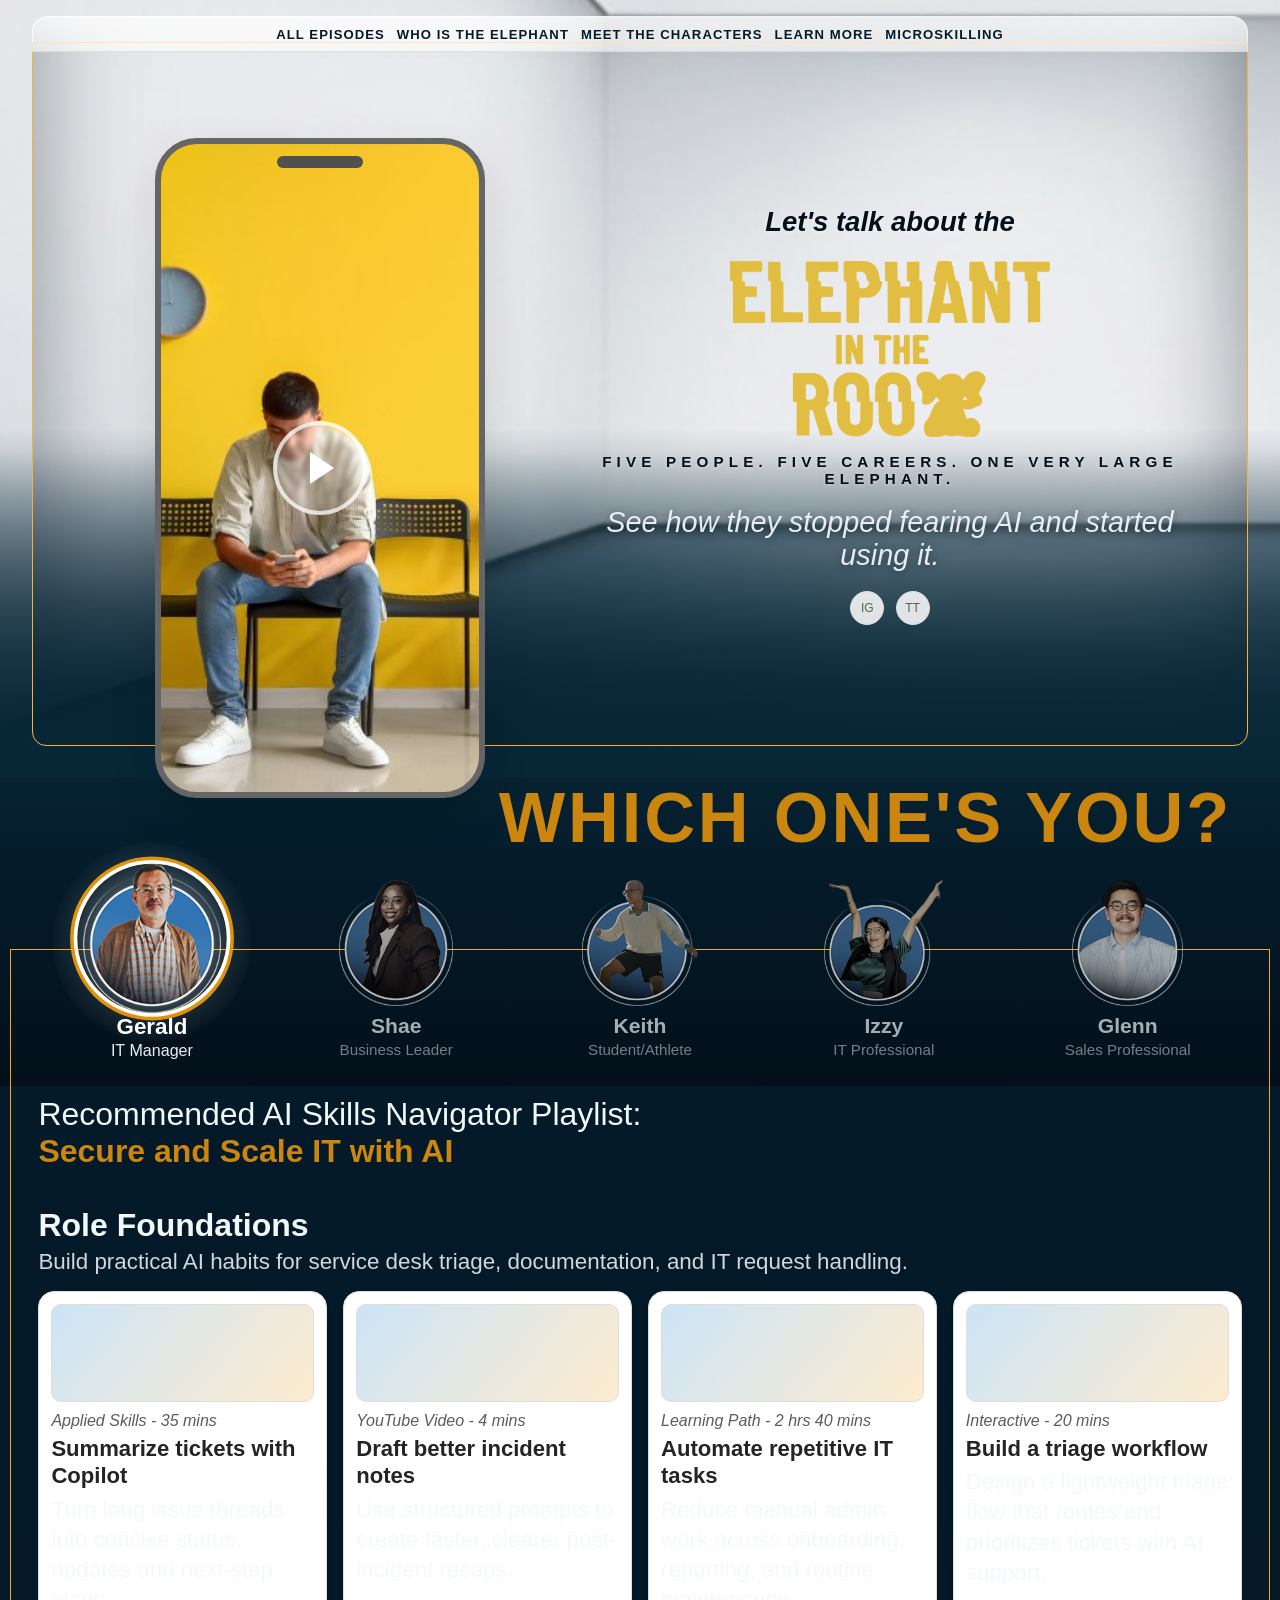
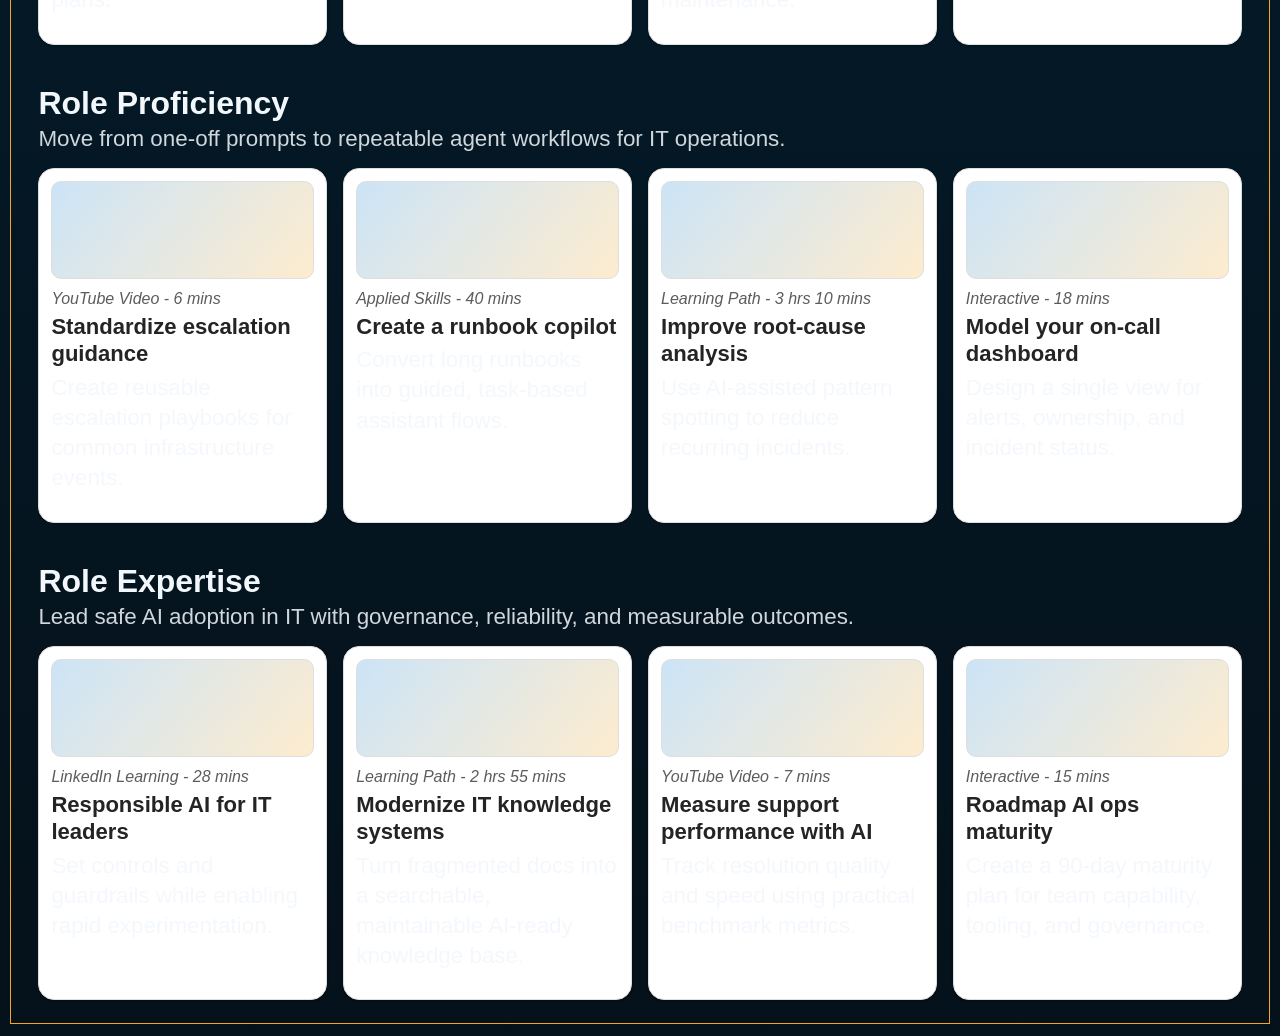
==== index.html @ ad837964 "Serve site from repo root for GitHub Pages Copied built files from VS/EITR_LandingPage_VS/ to root s" ====
<!DOCTYPE html>
<html lang="en">
<head>
	<meta charset="UTF-8" />
	<link rel="icon" type="image/x-icon" href="favicon.ico" />
	<meta name="viewport" content="width=device-width, initial-scale=1.0" />
	<title>Let's Talk About the Elephant</title>
	<script>
		(() => {
			const param = new URLSearchParams(window.location.search).get("scoutTheme");
			const theme =
				param || (window.matchMedia("(prefers-color-scheme: dark)").matches ? "dark" : "light");
			document.documentElement.setAttribute("data-theme", theme);
		})();
	</script>
	<link rel="stylesheet" href="styles.css" />
</head>
<body>
	<main class="page-shell">
		<header class="top-nav hero-nav">
			<div class="menu-left">
				<button class="nav-hamburger" aria-label="Open menu" aria-expanded="false" aria-controls="main-nav" onclick="var n=document.getElementById('main-nav');var open=n.classList.toggle('open');this.setAttribute('aria-expanded',open);">
					<span></span><span></span><span></span>
				</button>
			</div>
			<nav class="nav-links" id="main-nav" aria-label="Main navigation">
				<a href="all-episodes.html">All Episodes</a>
				<a href="who-is-the-elephant.html">Who Is the Elephant</a>
				<a href="meet-the-characters.html">Meet the Characters</a>
				<a href="learn-more.html">Learn More</a>
				<a href="microskilling.html">Microskilling</a>
			</nav>
			<div class="menu-right"></div>
		</header>

		<section class="hero">
			<div class="hero-browser-layer" aria-hidden="true"></div>
			<div class="hero-pane-strip" aria-hidden="true"></div>
			<div class="phone-stage">
				<div class="phone" aria-label="Video preview in phone frame">
					<div class="notch"></div>
					<div class="person-placeholder">Video hero placeholder</div>
					<div class="play-btn" role="button" aria-label="Play video"></div>
				</div>
			</div>

			<div class="hero-copy">
				<p class="kicker">Let's talk about the</p>
				<h1 class="display"><a href="index.html"><img class="display-logo" src="Images/eitr-logo.png" alt="Elephant In The Room – Home" /></a></h1>
				<p class="tagline">Five People. Five Careers. One Very Large Elephant.</p>
				<p class="subline">See how they stopped fearing AI and started using it.</p>
				<div class="socials" aria-label="Social media links">
					<a class="social-dot" href="#" aria-label="Instagram">IG</a>
					<a class="social-dot" href="#" aria-label="TikTok">TT</a>
				</div>
			</div>
		</section>

		<div class="lower-frame">
			<section class="characters">
				<h2 class="section-title">Which One's You?</h2>
				<div class="character-row">
					<article class="character active" data-persona="gerald" role="button" tabindex="0" aria-pressed="true">
						<div class="avatar"><img class="avatar-photo" src="Images/persona-gerald.png" alt="Gerald profile photo" /></div>
						<p class="character-name">Gerald</p>
						<p class="character-role">IT Manager</p>
					</article>
					<article class="character" data-persona="shae" role="button" tabindex="0" aria-pressed="false">
						<div class="avatar"><img class="avatar-photo" src="Images/persona-shae.png" alt="Shae profile photo" /></div>
						<p class="character-name">Shae</p>
						<p class="character-role">Business Leader</p>
					</article>
					<article class="character" data-persona="keith" role="button" tabindex="0" aria-pressed="false">
						<div class="avatar"><img class="avatar-photo" src="Images/persona-keith.png" alt="Keith profile photo" /></div>
						<p class="character-name">Keith</p>
						<p class="character-role">Student/Athlete</p>
					</article>
					<article class="character" data-persona="izzy" role="button" tabindex="0" aria-pressed="false">
						<div class="avatar"><img class="avatar-photo" src="Images/persona-izzy.png" alt="Izzy profile photo" /></div>
						<p class="character-name">Izzy</p>
						<p class="character-role">IT Professional</p>
					</article>
					<article class="character" data-persona="glenn" role="button" tabindex="0" aria-pressed="false">
						<div class="avatar"><img class="avatar-photo" src="Images/persona-glenn.png" alt="Glenn profile photo" /></div>
						<p class="character-name">Glenn</p>
						<p class="character-role">Sales Professional</p>
					</article>
				</div>
			</section>

			<section class="content">
				<p class="recommend">Recommended AI Skills Navigator Playlist:<br /><strong>Sell Smarter with AI</strong></p>
				<div id="paths-root"></div>
			</section>
		</div>
	</main>
	<script>
		(() => {
			const personas = {
				gerald: {
					playlist: "Secure and Scale IT with AI",
					paths: [
						{
							title: "Role Foundations",
							description: "Build practical AI habits for service desk triage, documentation, and IT request handling.",
							cards: [
								{ meta: "Applied Skills - 35 mins", title: "Summarize tickets with Copilot", description: "Turn long issue threads into concise status updates and next-step plans." },
								{ meta: "YouTube Video - 4 mins", title: "Draft better incident notes", description: "Use structured prompts to create faster, clearer post-incident recaps." },
								{ meta: "Learning Path - 2 hrs 40 mins", title: "Automate repetitive IT tasks", description: "Reduce manual admin work across onboarding, reporting, and routine maintenance." },
								{ meta: "Interactive - 20 mins", title: "Build a triage workflow", description: "Design a lightweight triage flow that routes and prioritizes tickets with AI support." }
							]
						},
						{
							title: "Role Proficiency",
							description: "Move from one-off prompts to repeatable agent workflows for IT operations.",
							cards: [
								{ meta: "YouTube Video - 6 mins", title: "Standardize escalation guidance", description: "Create reusable escalation playbooks for common infrastructure events." },
								{ meta: "Applied Skills - 40 mins", title: "Create a runbook copilot", description: "Convert long runbooks into guided, task-based assistant flows." },
								{ meta: "Learning Path - 3 hrs 10 mins", title: "Improve root-cause analysis", description: "Use AI-assisted pattern spotting to reduce recurring incidents." },
								{ meta: "Interactive - 18 mins", title: "Model your on-call dashboard", description: "Design a single view for alerts, ownership, and incident status." }
							]
						},
						{
							title: "Role Expertise",
							description: "Lead safe AI adoption in IT with governance, reliability, and measurable outcomes.",
							cards: [
								{ meta: "LinkedIn Learning - 28 mins", title: "Responsible AI for IT leaders", description: "Set controls and guardrails while enabling rapid experimentation." },
								{ meta: "Learning Path - 2 hrs 55 mins", title: "Modernize IT knowledge systems", description: "Turn fragmented docs into a searchable, maintainable AI-ready knowledge base." },
								{ meta: "YouTube Video - 7 mins", title: "Measure support performance with AI", description: "Track resolution quality and speed using practical benchmark metrics." },
								{ meta: "Interactive - 15 mins", title: "Roadmap AI ops maturity", description: "Create a 90-day maturity plan for team capability, tooling, and governance." }
							]
						}
					]
				},
				shae: {
					playlist: "Lead Teams with Confident AI Decisions",
					paths: [
						{
							title: "Role Foundations",
							description: "Use AI to improve strategic planning, communication, and decision quality.",
							cards: [
								{ meta: "Learning Path - 2 hrs 20 mins", title: "Frame stronger business questions", description: "Translate ambiguous goals into clear, testable prompts and decisions." },
								{ meta: "YouTube Video - 3 mins", title: "Summarize executive updates", description: "Generate concise weekly briefs tailored for stakeholders." },
								{ meta: "Applied Skills - 25 mins", title: "Draft strategic narratives", description: "Build persuasive, data-informed narratives for change initiatives." },
								{ meta: "Interactive - 14 mins", title: "Map team priorities", description: "Use AI to balance impact, effort, and urgency in your planning cycle." }
							]
						},
						{
							title: "Role Proficiency",
							description: "Operationalize AI into recurring leadership rhythms and team execution.",
							cards: [
								{ meta: "YouTube Video - 5 mins", title: "Coach with AI-prepared 1:1s", description: "Generate focused coaching agendas from project and performance signals." },
								{ meta: "Learning Path - 3 hrs 05 mins", title: "Drive cross-functional alignment", description: "Use shared AI workspaces to align teams on goals and dependencies." },
								{ meta: "Applied Skills - 45 mins", title: "Prioritize roadmap tradeoffs", description: "Test decision scenarios quickly before committing resources." },
								{ meta: "Interactive - 16 mins", title: "Build an operating cadence", description: "Create repeatable review loops for forecasting, blockers, and risk decisions." }
							]
						},
						{
							title: "Role Expertise",
							description: "Shape responsible AI culture with transparency, accountability, and adoption metrics.",
							cards: [
								{ meta: "LinkedIn Learning - 31 mins", title: "Executive AI communication", description: "Communicate AI strategy clearly to boards, leaders, and operational teams." },
								{ meta: "Learning Path - 2 hrs 48 mins", title: "Govern AI decision quality", description: "Define checks for evidence, bias, and consistency in high-impact decisions." },
								{ meta: "YouTube Video - 6 mins", title: "Adoption scorecard design", description: "Track utilization, quality, and business impact across departments." },
								{ meta: "Interactive - 12 mins", title: "Plan leadership enablement", description: "Create an adoption plan for managers at different AI maturity levels." }
							]
						}
					]
				},
				keith: {
					playlist: "Study Faster and Perform Better with AI",
					paths: [
						{
							title: "Role Foundations",
							description: "Learn practical AI workflows for class prep, time management, and communication.",
							cards: [
								{ meta: "YouTube Video - 3 mins", title: "Break readings into study notes", description: "Convert long readings into concise summaries and flashcard prompts." },
								{ meta: "Applied Skills - 22 mins", title: "Build a weekly planner", description: "Use AI to map coursework, training blocks, and deadlines in one schedule." },
								{ meta: "Learning Path - 1 hr 55 mins", title: "Write clearer assignments", description: "Improve structure, argument flow, and revision quality with AI feedback." },
								{ meta: "Interactive - 10 mins", title: "Set game-day routines", description: "Create consistent pre- and post-performance reflection templates." }
							]
						},
						{
							title: "Role Proficiency",
							description: "Use AI to train smarter, reflect faster, and improve execution under pressure.",
							cards: [
								{ meta: "YouTube Video - 4 mins", title: "Analyze practice sessions", description: "Turn notes and stats into actionable practice focus points." },
								{ meta: "Learning Path - 2 hrs 30 mins", title: "Presentation and communication skills", description: "Use AI rehearsal tools to improve delivery for class and team contexts." },
								{ meta: "Applied Skills - 28 mins", title: "Build feedback loops", description: "Capture coach and instructor feedback in a structured improvement system." },
								{ meta: "Interactive - 15 mins", title: "Plan recovery windows", description: "Balance workload, rest, and deadlines with adaptive planning prompts." }
							]
						},
						{
							title: "Role Expertise",
							description: "Develop long-term AI literacy for career growth and ethical tool use.",
							cards: [
								{ meta: "LinkedIn Learning - 24 mins", title: "Responsible AI habits for students", description: "Use AI ethically while maintaining originality and academic integrity." },
								{ meta: "YouTube Video - 5 mins", title: "Build your professional profile", description: "Create stronger resumes and bios with evidence-based career storytelling." },
								{ meta: "Learning Path - 2 hrs 15 mins", title: "Career readiness with AI", description: "Practice interview prep, role research, and networking communication." },
								{ meta: "Interactive - 12 mins", title: "Map next-semester goals", description: "Set measurable growth goals for academics, athletics, and career prep." }
							]
						}
					]
				},
				izzy: {
					playlist: "Engineer Better Systems with AI",
					paths: [
						{
							title: "Role Foundations",
							description: "Apply AI to debugging, documentation, and code quality improvements.",
							cards: [
								{ meta: "Applied Skills - 34 mins", title: "Write cleaner technical docs", description: "Generate maintainable docs from code context and architecture notes." },
								{ meta: "YouTube Video - 4 mins", title: "Prompt for safer refactors", description: "Use AI to propose small, testable code changes with rollback confidence." },
								{ meta: "Learning Path - 2 hrs 42 mins", title: "Accelerate code reviews", description: "Build a rubric for faster review cycles and higher signal feedback." },
								{ meta: "Interactive - 17 mins", title: "Create a debug playbook", description: "Standardize diagnosis patterns for recurring defects and incidents." }
							]
						},
						{
							title: "Role Proficiency",
							description: "Move to advanced AI-assisted engineering workflows and automation patterns.",
							cards: [
								{ meta: "YouTube Video - 6 mins", title: "Test generation with guardrails", description: "Generate edge-case-focused tests while preserving meaningful assertions." },
								{ meta: "Applied Skills - 38 mins", title: "Automate integration checks", description: "Use AI to create repeatable pre-merge validation routines." },
								{ meta: "Learning Path - 3 hrs 20 mins", title: "Design resilient architecture", description: "Explore tradeoffs and failure modes with AI-assisted design prompts." },
								{ meta: "Interactive - 16 mins", title: "Plan technical debt sprints", description: "Prioritize debt reduction by impact, risk, and implementation effort." }
							]
						},
						{
							title: "Role Expertise",
							description: "Build AI engineering leadership with governance and scalable standards.",
							cards: [
								{ meta: "LinkedIn Learning - 29 mins", title: "Engineering governance with AI", description: "Set standards for quality, privacy, and reliability in AI-assisted code." },
								{ meta: "Learning Path - 2 hrs 58 mins", title: "Lead AI-ready platform teams", description: "Scale reusable patterns across teams with clear ownership models." },
								{ meta: "YouTube Video - 7 mins", title: "Measure development velocity", description: "Track where AI creates real delivery gains versus noise." },
								{ meta: "Interactive - 13 mins", title: "Set a code quality charter", description: "Define non-negotiable quality gates for AI-assisted development." }
							]
						}
					]
				},
				glenn: {
					playlist: "Sell Smarter with AI",
					paths: [
						{
							title: "Role Foundations",
							description: "Learn how to use generative AI to optimize sales prospecting, customer communication, and presentation.",
							cards: [
								{ meta: "Applied Skills - 30 mins", title: "Streamline workflow with AI chat", description: "Microsoft Applied Skills learning path for practical communication support." },
								{ meta: "YouTube Video - 2 mins", title: "Update messaging for new audiences", description: "Tailor one message to different sales personas with Copilot." },
								{ meta: "YouTube Video - 2 mins", title: "Enhance your sales dashboard", description: "Build a sales trend chart with Copilot and focus on key actions." },
								{ meta: "Learning Path - 3 hrs", title: "Work smarter with AI", description: "A guided, practical path to use AI tools in daily sales routines." }
							]
						},
						{
							title: "Role Proficiency",
							description: "Learn how to apply agentic workflows to build and execute your sales strategy.",
							cards: [
								{ meta: "YouTube Video - 5 mins", title: "Turn raw data into insights", description: "Move from spreadsheet clutter to actionable weekly planning." },
								{ meta: "YouTube Video - 2 mins", title: "Design a customer sequence", description: "Create a reusable re-engagement sequence powered by Copilot." },
								{ meta: "Learning Path - 3 hrs 52 mins", title: "Transform daily business process", description: "Implement agent workflows that reduce repetitive manual steps." },
								{ meta: "Interactive - 15 mins", title: "Build your sales command center", description: "Connect tasks, notes, and follow-ups into one operating dashboard." }
							]
						},
						{
							title: "Role Expertise",
							description: "Build fluency in AI principles that help facilitate organizational change.",
							cards: [
								{ meta: "LinkedIn Learning - 26 mins", title: "Adaptability mindset in the age of AI", description: "Lead from uncertainty to action with resilient communication habits." },
								{ meta: "LinkedIn Learning - 39 mins", title: "Leading responsible AI in organizations", description: "Practical decision patterns for balancing speed, risk, and trust." },
								{ meta: "LinkedIn Learning - 23 mins", title: "Responsible AI for managers", description: "Build team rituals for thoughtful AI usage and measurable outcomes." },
								{ meta: "LinkedIn Learning - 18 mins", title: "Integrating AI into business strategy", description: "Translate AI capability into strategic value and competitive advantage." }
							]
						}
					]
				}
			};

			const personaCards = Array.from(document.querySelectorAll(".character[data-persona]"));
			const playlistStrong = document.querySelector(".recommend strong");
			const pathsRoot = document.getElementById("paths-root");

			if (!personaCards.length || !playlistStrong || !pathsRoot) {
				return;
			}

			function renderCards(cards, container) {
				cards.forEach((item) => {
					const card = document.createElement("article");
					card.className = "card";

					const thumb = document.createElement("div");
					thumb.className = "thumb";
					card.appendChild(thumb);

					const meta = document.createElement("em");
					meta.textContent = item.meta;
					card.appendChild(meta);

					const title = document.createElement("h4");
					title.className = "card-title";
					title.textContent = item.title;
					card.appendChild(title);

					const desc = document.createElement("p");
					desc.className = "card-desc";
					desc.textContent = item.description;
					card.appendChild(desc);

					container.appendChild(card);
				});
			}

			function renderPaths(paths) {
				pathsRoot.textContent = "";
				paths.forEach((pathItem) => {
					const section = document.createElement("section");
					section.className = "path";

					const heading = document.createElement("h3");
					heading.textContent = pathItem.title;
					section.appendChild(heading);

					const desc = document.createElement("p");
					desc.textContent = pathItem.description;
					section.appendChild(desc);

					const grid = document.createElement("div");
					grid.className = "card-grid";
					renderCards(pathItem.cards, grid);
					section.appendChild(grid);

					pathsRoot.appendChild(section);
				});
			}

			function setActivePersona(personaId) {
				const data = personas[personaId];
				if (!data) {
					return;
				}

				personaCards.forEach((card) => {
					const isActive = card.dataset.persona === personaId;
					card.classList.toggle("active", isActive);
					card.classList.toggle("is-active", isActive);
					card.setAttribute("aria-pressed", isActive ? "true" : "false");
				});

				playlistStrong.textContent = data.playlist;
				renderPaths(data.paths);
			}

			personaCards.forEach((card) => {
				card.addEventListener("click", () => {
					setActivePersona(card.dataset.persona);
				});

				card.addEventListener("keydown", (event) => {
					if (event.key === "Enter" || event.key === " ") {
						event.preventDefault();
						setActivePersona(card.dataset.persona);
					}
				});
			});

			setActivePersona("gerald");
		})();
	</script>
</body>
</html>
---- styles.css ----
:root {
  color-scheme: light;
  --hero-bg-focus-x: 50%;
  --hero-bg-focus-y: 35%;
  --cp-bg: #f7f4ef;
  --cp-bg-elevated: #fcfbf8;
  --cp-surface: #ffffff;
  --cp-surface-soft: #f5f5f5;
  --cp-border: #dedede;
  --cp-border-strong: #919191;
  --cp-text: #242424;
  --cp-text-muted: #5c5c5c;
  --cp-text-soft: #6f6f6f;
  --cp-accent: #b11f4b;
  --cp-accent-hover: #9a1a41;
  --cp-accent-soft: rgba(177, 31, 75, 0.08);
  --cp-accent-fg: #ffffff;
  --cp-success: #16a34a;
  --cp-danger: #dc2626;
  --cp-warning: #f59e0b;
  --cp-link: #0078d4;
  --cp-shadow: 0 18px 48px rgba(0, 0, 0, 0.12);
  --cp-overlay: rgba(255, 255, 255, 0.8);
  --cp-panel: rgba(255, 255, 255, 0.86);
  --cp-panel-strong: rgba(255, 255, 255, 0.96);
  --cp-sheen: rgba(255, 255, 255, 0.55);
  --cp-highlight: rgba(177, 31, 75, 0.12);
  --cp-ocean-deep: #03101a;
  --cp-ocean-mid: #041a28;
  --cp-ocean-soft: #072636;
  --cp-ocean-text: #f2f7fb;
}
html[data-theme="dark"] {
  color-scheme: dark;
  --cp-bg: #3d3b3a;
  --cp-bg-elevated: #343231;
  --cp-surface: #292929;
  --cp-surface-soft: #2e2e2e;
  --cp-border: #474747;
  --cp-border-strong: #5f5f5f;
  --cp-text: #dedede;
  --cp-text-muted: #919191;
  --cp-text-soft: #b0b0b0;
  --cp-accent: #fd8ea1;
  --cp-accent-hover: #fb7b91;
  --cp-accent-soft: rgba(253, 142, 161, 0.14);
  --cp-accent-fg: #1a1a1a;
  --cp-success: #4ade80;
  --cp-danger: #f87171;
  --cp-warning: #fbbf24;
  --cp-link: #4da6ff;
  --cp-shadow: 0 18px 48px rgba(0, 0, 0, 0.32);
  --cp-overlay: rgba(41, 41, 41, 0.88);
  --cp-panel: rgba(41, 41, 41, 0.72);
  --cp-panel-strong: rgba(41, 41, 41, 0.96);
  --cp-sheen: rgba(255, 255, 255, 0.04);
  --cp-highlight: rgba(253, 142, 161, 0.12);
  --cp-ocean-deep: #04111b;
  --cp-ocean-mid: #052031;
  --cp-ocean-soft: #093244;
  --cp-ocean-text: #f2f7fb;
}

* {
  box-sizing: border-box;
}

body {
  margin: 0;
  font-family: "Segoe UI", Aptos, Calibri, -apple-system, BlinkMacSystemFont, sans-serif;
  color: var(--cp-text);
  background: var(--cp-ocean-deep);
}

a {
  color: inherit;
  text-decoration: none;
}

.page-shell {
  width: 100%;
  max-width: 100%;
  margin: 0;
  background: linear-gradient(var(--cp-surface), var(--cp-bg-elevated));
  border: none;
  border-radius: 0;
  overflow: hidden;
  box-shadow: none;
  position: relative;
}

.top-nav {
  display: flex;
  justify-content: space-between;
  align-items: center;
  gap: 1rem;
  padding: 0.5rem 1.4rem;
  position: relative;
  z-index: 5;
  border-bottom: 0;
  background: var(--cp-ocean-deep);
}

.top-nav.hero-nav {
  position: absolute;
  left: 2rem;
  right: 2rem;
  top: 1rem;
  height: 36px;
  padding: 0 0.9rem;
  background: transparent;
}

.menu-left,
.menu-right,
.nav-links {
  display: flex;
  align-items: center;
  gap: 0.75rem;
}

/* Hidden on desktop, shown only at mobile breakpoint */
.nav-hamburger {
  display: none;
}

/* Home link — visible on desktop, hidden on mobile */
.home-link {
  display: inline-flex;
}

.menu-btn,
.arrow-btn {
  width: 28px;
  height: 28px;
  border-radius: 50%;
  border: 1px solid rgba(245, 158, 11, 0.5);
  background: rgba(245, 158, 11, 0.08);
  color: var(--cp-warning);
  cursor: pointer;
  font-weight: 700;
}

.nav-links {
  flex: 1;
  justify-content: center;
  flex-wrap: wrap;
  font-size: 0.82rem;
  letter-spacing: 0.08em;
  text-transform: uppercase;
  color: rgba(242, 247, 251, 0.75);
  font-weight: 600;
}

.nav-links a:hover {
  color: #fff;
}

/* Homepage: nav floats over light hero image — darken text */
.hero-nav .nav-links {
  color: var(--cp-ocean-mid);
  text-shadow: 0 1px 3px rgba(255,255,255,0.4);
}

.hero-nav .nav-links a:hover {
  color: var(--cp-ocean-deep);
}

.hero {
  display: grid;
  grid-template-columns: minmax(220px, 0.75fr) 0.75fr;
  min-height: 580px;
  padding-bottom: 2.4rem;
  position: relative;
  isolation: isolate;
  z-index: 3;
  overflow: visible;
  background:
    linear-gradient(
      180deg,
      transparent 0%,
      transparent 55%,
      color-mix(in srgb, var(--cp-ocean-soft) 60%, transparent) 78%,
      var(--cp-ocean-soft) 100%
    ),
    url("Images/EITRbkdNew.png");
  background-size: 186% auto;
  background-position: 33% 38%;
  background-repeat: no-repeat;
}

.hero-browser-layer {
  position: absolute;
  left: 2rem;
  right: 2rem;
  top: 1rem;
  bottom: 2rem;
  border-radius: 16px;
  border: 1px solid rgba(255, 255, 255, 0.24);
  box-shadow:
    inset 0 1px 0 rgba(255, 255, 255, 0.28),
    inset 0 -70px 100px rgba(4, 15, 26, 0.4);
  overflow: hidden;
  z-index: 0;
  pointer-events: none;
}

.hero-pane-strip {
  position: absolute;
  left: 2rem;
  right: 2rem;
  top: 1rem;
  height: 36px;
  border-radius: 16px 16px 0 0;
  background: linear-gradient(180deg, rgba(255, 255, 255, 0.82), rgba(255, 255, 255, 0.62));
  border-bottom: 1px solid rgba(36, 36, 36, 0.12);
  z-index: 6;
  pointer-events: none;
}

.hero::after {
  content: "";
  position: absolute;
  left: 2rem;
  right: 2rem;
  top: 2.6rem;
  bottom: 2rem;
  border: 1px solid color-mix(in srgb, var(--cp-warning) 80%, var(--cp-surface) 20%);
  border-radius: 0 0 14px 14px;
  pointer-events: none;
  z-index: 2;
}

.hero::before {
  content: "";
  position: absolute;
  left: 0;
  right: 0;
  bottom: 0;
  height: 42%;
  background: linear-gradient(
    180deg,
    color-mix(in srgb, var(--cp-ocean-soft) 0%, transparent) 0%,
    var(--cp-ocean-soft) 100%
  );
  pointer-events: none;
  z-index: 1;
}

.phone-stage {
  display: grid;
  place-items: start center;
  padding: 2.5rem 1rem;
  background: transparent;
  z-index: 4;
}

.phone {
  width: min(330px, 85%);
  aspect-ratio: 9 / 18;
  border-radius: 42px;
  border: 6px solid color-mix(in srgb, var(--cp-border-strong) 60%, var(--cp-text) 40%);
  background-image: url("Images/1774267270237.jpg");
  background-size: cover;
  background-position: center;
  position: relative;
  transform: translateY(98px);
  overflow: hidden;
  box-shadow: var(--cp-shadow);
  z-index: 2;
}

.notch {
  width: 86px;
  height: 12px;
  border-radius: 999px;
  background: color-mix(in srgb, var(--cp-text) 80%, var(--cp-surface) 20%);
  position: absolute;
  top: 12px;
  left: 50%;
  transform: translateX(-50%);
}

.person-placeholder {
  display: none;
}

.play-btn {
  width: 94px;
  height: 94px;
  border-radius: 50%;
  border: 4px solid rgba(255, 255, 255, 0.72);
  background: rgba(255, 255, 255, 0.18);
  position: absolute;
  left: 50%;
  top: 50%;
  transform: translate(-50%, -50%);
  display: grid;
  place-items: center;
  backdrop-filter: blur(2px);
}

.play-btn::before {
  content: "";
  border-style: solid;
  border-width: 16px 0 16px 24px;
  border-color: transparent transparent transparent #ffffff;
  margin-left: 4px;
}

.hero-copy {
  display: grid;
  align-content: center;
  justify-items: center;
  text-align: center;
  padding: 8rem 1.8rem 2.3rem 0.4rem;
  background: transparent;
  border: 0;
  border-radius: 0;
  box-shadow: none;
  backdrop-filter: none;
  z-index: 4;
  transform: translateX(-46px);
  max-width: min(620px, 96%);
}

.kicker {
  margin: 0;
  font-size: 1.72rem;
  color: var(--cp-ocean-deep);
  font-style: italic;
  font-weight: 600;
  width: auto;
  max-width: min(560px, 96%);
  text-align: center;
  display: block;
  text-shadow: 0 1px 6px rgba(255,255,255,0.5);
}

.display {
  margin: 1.4rem 0 1rem;
  font-family: Impact, Haettenschweiler, "Arial Narrow Bold", sans-serif;
  line-height: 0.9;
  letter-spacing: 0.03em;
  text-transform: uppercase;
  font-size: clamp(3rem, 8vw, 6rem);
  color: color-mix(in srgb, var(--cp-warning) 80%, var(--cp-text) 20%);
  width: 100%;
  display: flex;
  justify-content: center;
}

.display-logo {
  width: min(320px, 55vw);
  max-width: 100%;
  height: auto;
  display: block;
  margin: 0 auto;
}

.tagline {
  margin: 0;
  max-width: 580px;
  text-transform: uppercase;
  letter-spacing: 0.34em;
  font-size: 0.95rem;
  color: var(--cp-ocean-deep);
  font-weight: 700;
  text-shadow: 0 1px 4px rgba(255,255,255,0.4);
  display: block;
}

.subline {
  margin: 1.2rem 0 0;
  font-size: 1.8rem;
  font-style: italic;
  color: rgba(236, 243, 251, 0.96);
  text-shadow: 0 1px 8px rgba(8, 20, 34, 0.45);
  display: block;
}

.socials {
  margin-top: 1.2rem;
  display: flex;
  gap: 0.7rem;
  justify-content: center;
}

.social-dot {
  width: 34px;
  height: 34px;
  border-radius: 50%;
  background: var(--cp-panel);
  border: 1px solid var(--cp-border);
  display: grid;
  place-items: center;
  font-size: 0.76rem;
  color: var(--cp-text-muted);
}

.lower-frame {
  position: relative;
  margin-top: -3.4rem;
  z-index: 1;
}

.lower-frame::before {
  content: none;
}

.characters {
  border-top: 0;
  margin-top: 0;
  padding: 3.3rem 2.4rem 1.8rem;
  position: relative;
  background:
    linear-gradient(
      180deg,
      var(--cp-ocean-soft) 0%,
      var(--cp-ocean-mid) 45%,
      var(--cp-ocean-deep) 100%
    );
}

.section-title {
  margin: 0 0 1.4rem;
  text-align: right;
  font-family: Impact, Haettenschweiler, "Arial Narrow Bold", sans-serif;
  font-size: clamp(2.4rem, 6vw, 4.4rem);
  letter-spacing: 0.04em;
  color: color-mix(in srgb, var(--cp-warning) 80%, var(--cp-text) 20%);
  text-transform: uppercase;
  padding-right: 0.6rem;
}

.character-row {
  display: grid;
  grid-template-columns: repeat(5, minmax(120px, 1fr));
  gap: 1rem;
  align-items: start;
  position: relative;
  z-index: 4;
  isolation: isolate;
}

.character {
  text-align: center;
  position: relative;
  z-index: 5;
  cursor: pointer;
  transform: translateY(0) scale(1);
  transition: transform 180ms ease;
}

.avatar {
  width: 126px;
  height: 126px;
  margin: 0 auto 0.5rem;
  border-radius: 50%;
  background: transparent;
  border: none;
  box-shadow: none;
  display: block;
  position: relative;
  z-index: 6;
  overflow: visible;
}

.avatar::after {
  display: none;
}

.avatar-photo {
  width: 100%;
  height: 100%;
  object-fit: contain;
  object-position: center bottom;
  display: block;
  position: absolute;
  z-index: 2;
  left: 0;
  top: 0;
  border-radius: 0;
  clip-path: none;
}

.character.active,
.character.is-active {
  transform: translateY(-3px) scale(1.06);
}

.character.active::before,
.character.is-active::before {
  content: "";
  position: absolute;
  left: 50%;
  top: -28px;
  width: 188px;
  height: 188px;
  transform: translateX(-50%);
  border-radius: 50%;
  background: radial-gradient(
    circle,
    rgba(255, 255, 255, 0.58) 0%,
    rgba(255, 255, 255, 0.3) 34%,
    rgba(255, 255, 255, 0.08) 56%,
    rgba(255, 255, 255, 0) 74%
  );
  pointer-events: none;
  z-index: 2;
}

.character.active .avatar,
.character.is-active .avatar {
  transform: scale(1.12);
  outline: none;
  box-shadow: 0 0 0 3px var(--cp-surface), 0 0 0 6px color-mix(in srgb, var(--cp-warning) 90%, transparent);
  border-radius: 50%;
}

.character:not(.active):not(.is-active) .avatar {
  filter: saturate(0.72) brightness(0.76);
  box-shadow: none;
  outline: none;
}

.character:not(.active):not(.is-active) .character-name {
  color: color-mix(in srgb, var(--cp-ocean-text) 68%, transparent);
}

.character:not(.active):not(.is-active) .character-role {
  color: color-mix(in srgb, var(--cp-ocean-text) 48%, transparent);
}

.character.active .character-name,
.character.is-active .character-name {
  color: #ffffff;
}

.character.active .character-role,
.character.is-active .character-role {
  color: rgba(255, 255, 255, 0.92);
}

.character-name {
  margin: 0;
  color: var(--cp-ocean-text);
  font-size: 1.32rem;
  font-weight: 700;
}

.character-role {
  margin: 0.15rem 0 0;
  color: color-mix(in srgb, var(--cp-ocean-text) 82%, transparent);
  font-size: 0.95rem;
}

.content {
  --lower-line-top: -8.6rem;
  padding: 0.6rem 2.4rem 2rem;
  position: relative;
  z-index: 2;
  background:
    linear-gradient(
      180deg,
      var(--cp-ocean-mid) 0%,
      color-mix(in srgb, var(--cp-ocean-mid) 78%, var(--cp-ocean-deep) 22%) 38%,
      color-mix(in srgb, var(--cp-ocean-deep) 94%, var(--cp-text) 6%) 100%
    );
}

.content::before {
  content: "";
  position: absolute;
  left: 0.6rem;
  right: 0.6rem;
  top: var(--lower-line-top);
  bottom: 0.7rem;
  border: 1px solid color-mix(in srgb, var(--cp-warning) 92%, var(--cp-surface) 8%);
  pointer-events: none;
  z-index: 2;
}

.content > * {
  position: relative;
  z-index: 1;
}

.recommend {
  font-size: 2rem;
  color: var(--cp-ocean-text);
  margin: 0;
}

.recommend strong {
  color: color-mix(in srgb, var(--cp-warning) 80%, var(--cp-text) 20%);
}

.path {
  margin-top: 2.3rem;
}

.path h3 {
  margin: 0;
  color: var(--cp-ocean-text);
  font-size: 2rem;
}

.path p {
  margin: 0.3rem 0 1rem;
  color: color-mix(in srgb, var(--cp-ocean-text) 86%, transparent);
  font-size: 1.4rem;
}

.card-grid {
  display: grid;
  grid-template-columns: repeat(4, minmax(240px, 1fr));
  gap: 1rem;
  overflow-x: auto;
  padding-bottom: 0.2rem;
}

.card {
  min-height: 210px;
  border-radius: 16px;
  border: 1px solid var(--cp-border);
  background: var(--cp-surface);
  padding: 0.75rem;
  box-shadow: 0 0 2px rgba(0,0,0,0.12), 0 1px 2px rgba(0,0,0,0.14);
}

.thumb {
  height: 98px;
  border-radius: 0.625rem;
  border: 1px solid var(--cp-border);
  background:
    linear-gradient(130deg, color-mix(in srgb, var(--cp-link) 20%, var(--cp-surface) 80%), color-mix(in srgb, var(--cp-warning) 20%, var(--cp-surface) 80%));
}

.card em {
  display: block;
  margin-top: 0.65rem;
  color: var(--cp-text-muted);
}

.card-title {
  margin: 0.3rem 0 0;
  color: var(--cp-text);
  font-size: 1.38rem;
  line-height: 1.25;
}

.card-desc {
  margin: 0.45rem 0 0;
  color: var(--cp-text-soft);
  line-height: 1.35;
}

@media (max-width: 1080px) {
  .hero {
    grid-template-columns: minmax(260px, 0.95fr) 1fr;
    min-height: 640px;
    padding-bottom: 1.2rem;
    overflow: visible;
  }

  .hero-browser-layer {
    left: 0.8rem;
    right: 0.8rem;
    top: 0.8rem;
    bottom: 0.95rem;
  }

  .hero-pane-strip {
    left: 0.8rem;
    right: 0.8rem;
    top: 0.8rem;
  }

  .top-nav {
    left: 0.8rem;
    right: 0.8rem;
    top: 0.8rem;
  }

  .hero::after {
    top: 1.2rem;
    bottom: 0.9rem;
  }

  .hero::before {
    height: 38%;
  }

  .lower-frame {
    margin-top: 0;
  }

  .characters {
    padding: 1.1rem 1.2rem 1.2rem;
    overflow: visible;
  }

  .section-title {
    text-align: center;
    padding-right: 0;
  }

  .phone-stage {
    padding: 1.2rem 0.8rem 0.9rem;
  }

  .phone {
    width: min(290px, 78%);
    transform: translateY(34px);
  }

  .tagline {
    letter-spacing: 0.25em;
  }

  .hero-copy {
    transform: translateX(-24px);
    justify-items: center;
    text-align: center;
    padding: 1.5rem 1.1rem 1.8rem;
    max-width: min(560px, 96%);
  }

  .character-row {
    grid-template-columns: repeat(5, minmax(100px, 1fr));
  }

  .avatar {
    width: 112px;
    height: 112px;
  }

  .content::before {
    --lower-line-top: -8.6rem;
    left: 0.8rem;
    right: 0.8rem;
  }
}

@media (max-width: 900px) {
  .kicker {
    color: #ffffff;
    text-shadow: 0 1px 6px rgba(0,0,0,0.4);
  }

  .tagline {
    color: #ffffff;
    text-shadow: 0 1px 6px rgba(0,0,0,0.4);
  }

  .hero {
    grid-template-columns: 1fr;
    min-height: auto;
    padding-bottom: 1.5rem;
    overflow: hidden;
    justify-items: center;
  }

  .hero::after {
    top: 1.2rem;
    bottom: 0.9rem;
  }

  .hero::before {
    height: 38%;
  }

  .phone-stage {
    padding-bottom: 1rem;
  }

  .phone {
    width: min(280px, 80vw);
    transform: translateY(0);
  }

  .hero-copy {
    transform: translateX(0);
    justify-items: center;
    justify-self: center;
    text-align: center;
    padding: 1.4rem 1rem 1.6rem;
    max-width: min(620px, 94%);
    margin: 0 auto;
    width: 100%;
  }

  .kicker {
    width: min(540px, 95%);
  }

  .display-logo {
    width: min(540px, 94vw);
  }

  .tagline {
    max-width: 620px;
    text-align: center;
  }
}

@media (min-width: 761px) and (max-width: 900px) {
  .phone-stage {
    padding-top: 4rem;
  }

  .section-title {
    text-align: right;
    padding-right: 1.2rem;
    padding-left: 40%;
  }
}

@media (max-width: 760px) {
  .page-shell {
    width: calc(100% - 0.6rem);
    margin: 0.3rem auto 1rem;
    border-radius: 10px;
  }

  .hero-browser-layer {
    left: 0.55rem;
    right: 0.55rem;
    top: 0.55rem;
  }

  .hero-pane-strip {
    left: 0.55rem;
    right: 0.55rem;
    top: 0.55rem;
    height: 32px;
  }

  .top-nav {
    padding: 0 1rem;
    height: 48px;
    position: relative;
  }

  .top-nav.hero-nav {
    position: absolute;
    top: 0;
    left: 0;
    right: 0;
    height: 48px;
  }

  /* Hide desktop nav links and show hamburger */
  .nav-links {
    display: none;
    position: absolute;
    top: 48px;
    left: 0;
    right: 0;
    flex-direction: column;
    background: var(--cp-ocean-deep);
    padding: 0.75rem 1.2rem 1rem;
    gap: 0.6rem;
    z-index: 100;
    border-top: 1px solid rgba(255,255,255,0.1);
  }

  .nav-links.open {
    display: flex;
  }

  .nav-links a {
    font-size: 0.9rem;
    letter-spacing: 0.06em;
    color: rgba(242,247,251,0.85);
    padding: 0.35rem 0;
    border-bottom: 1px solid rgba(255,255,255,0.07);
    white-space: nowrap;
  }

  .nav-links a:last-child { border-bottom: none; }

  /* Hide Home link on mobile — use hamburger menu instead */
  .home-link { display: none; }

  .nav-hamburger {
    display: flex;
    flex-direction: column;
    justify-content: center;
    gap: 5px;
    width: 32px;
    height: 32px;
    cursor: pointer;
    background: none;
    border: none;
    padding: 0;
  }

  .nav-hamburger span {
    display: block;
    height: 2px;
    width: 22px;
    background: var(--cp-ocean-mid);
    border-radius: 2px;
    transition: all 180ms;
  }

  .hero-nav .nav-hamburger span {
    background: var(--cp-ocean-mid);
  }

  .menu-left, .menu-right { gap: 0.4rem; }

  .menu-btn, .arrow-btn {
    width: 28px;
    height: 28px;
    font-size: 0.8rem;
  }

  .phone-stage {
    padding: 3.05rem 0.6rem 0.45rem;
  }

  .phone {
    width: min(220px, 64vw);
    border-width: 5px;
  }

  .hero-copy {
    transform: translateX(0);
    justify-items: center;
    text-align: center;
    padding: 1rem 3rem 1.2rem;
    max-width: 100%;
    width: 100%;
    margin: 0 auto;
    border-radius: 12px;
    box-sizing: border-box;
  }

  .kicker {
    width: 100%;
    font-size: 1.2rem;
  }

  .display {
    font-size: clamp(2rem, 13vw, 3.5rem);
    width: 100%;
  }

  .display-logo {
    width: min(280px, 80%);
    max-width: 100%;
  }

  .tagline {
    max-width: 100%;
    font-size: 0.74rem;
    letter-spacing: 0.1em;
  }

  .subline {
    font-size: 0.9rem;
    max-width: 100%;
  }

  .character-row {
    display: flex;
    align-items: flex-start;
    gap: 0.7rem;
    overflow-x: auto;
    overflow-y: visible;
    padding: 1rem 0.2rem 0.35rem;
    scrollbar-width: none;
  }

  .character-row::-webkit-scrollbar {
    display: none;
  }

  .character {
    flex: 0 0 auto;
    min-width: 90px;
  }

  .character.active,
  .character.is-active {
    transform: translateY(-1px) scale(1.02);
  }

  .avatar {
    width: 90px;
    height: 90px;
  }

  .character.active::before,
  .character.is-active::before {
    top: -10px;
    width: 118px;
    height: 118px;
  }

  .character.active .avatar,
  .character.is-active .avatar {
    transform: scale(1.03);
  }

  .content {
    --lower-line-top: -6.15rem;
  }

  .recommend {
    font-size: 1.5rem;
    line-height: 1.2;
  }

  .path h3 {
    font-size: 1.7rem;
  }

  .path p {
    font-size: 1.02rem;
  }

  .card-grid {
    grid-template-columns: repeat(4, minmax(210px, 1fr));
  }
}
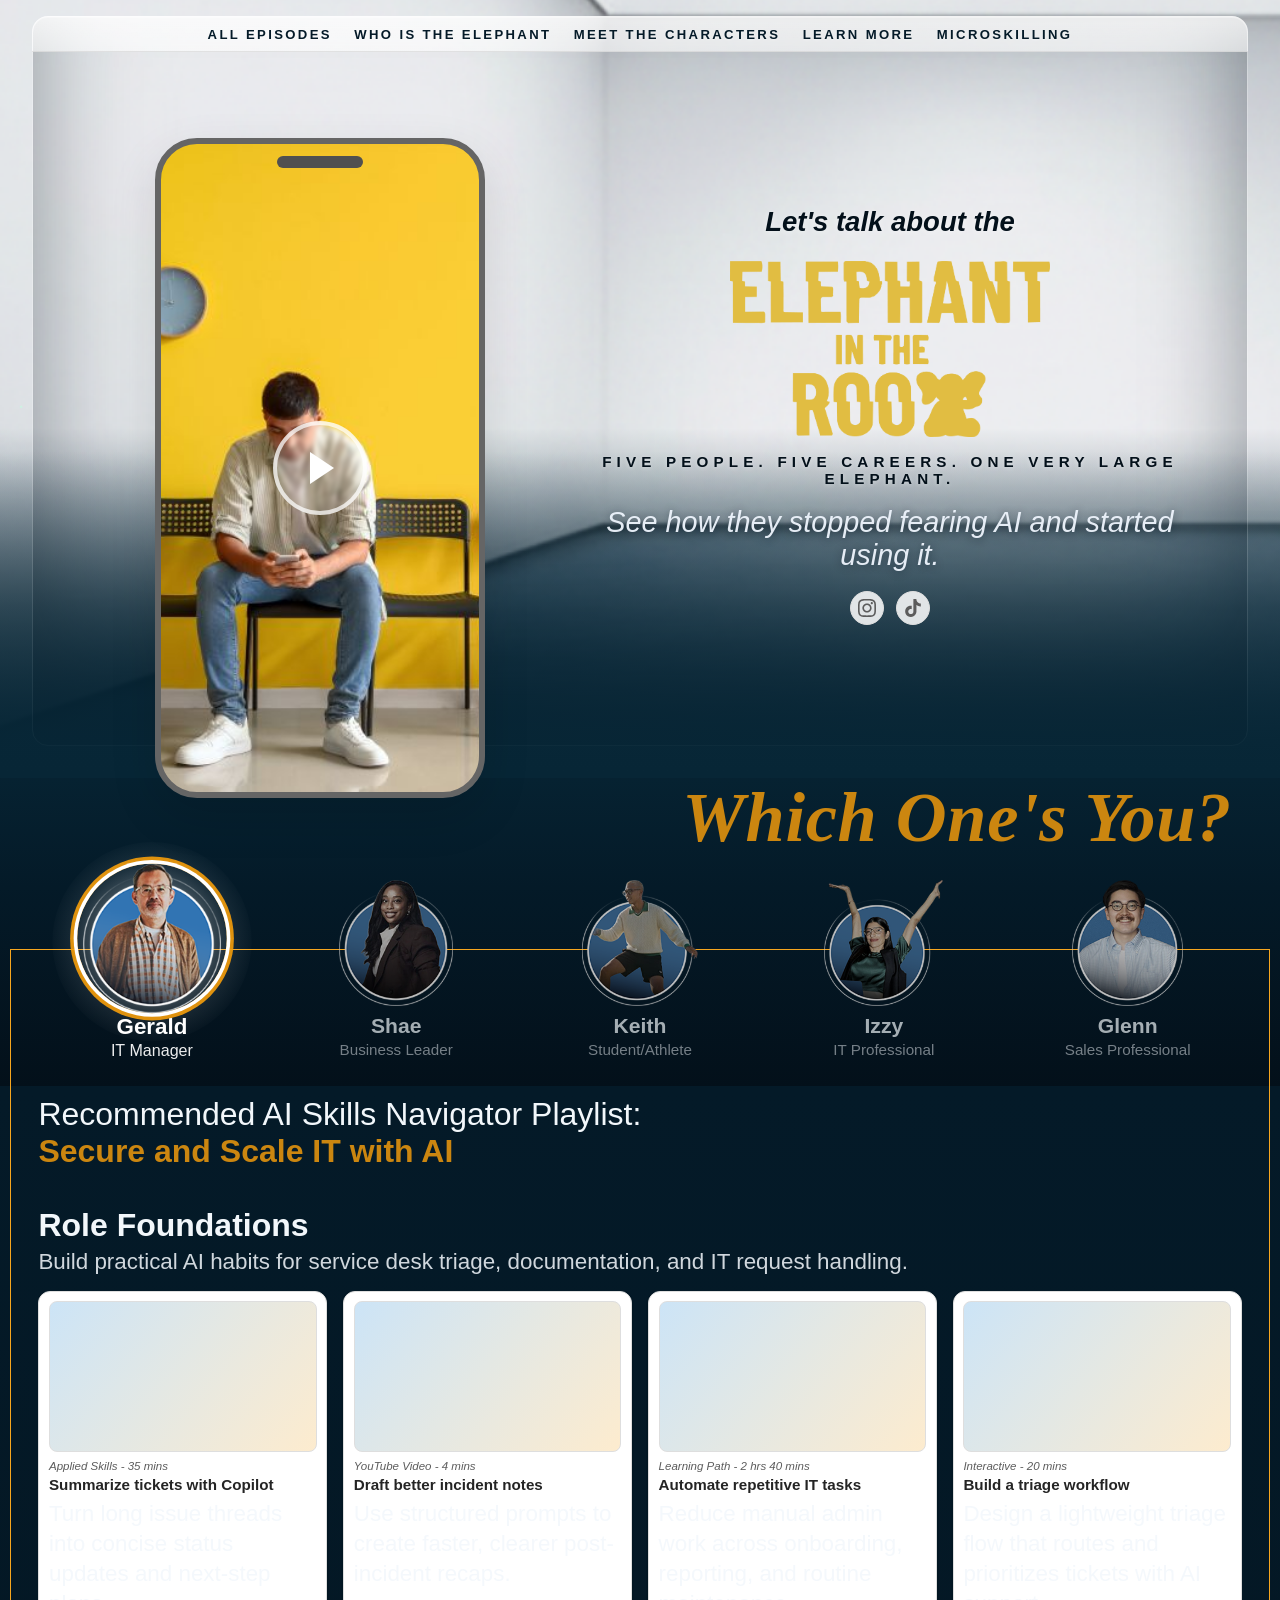
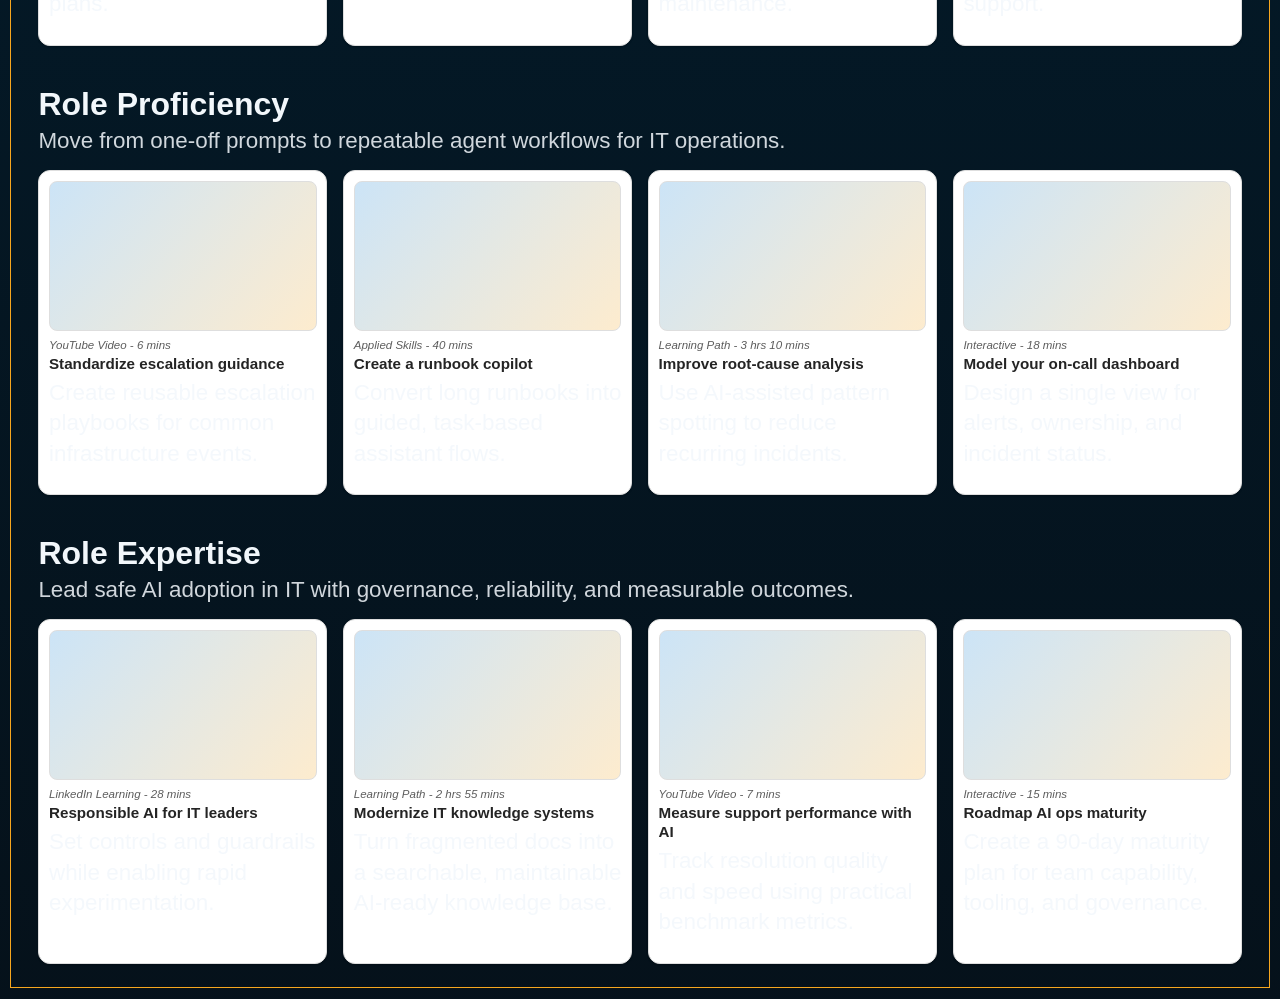
==== commit 34fe2ed7: "Visual design fixes from Filippo's feedback - Remove yellow amber border from hero (hero::after disp" ====
--- a/index.html
+++ b/index.html
@@ -50,8 +50,12 @@
 				<p class="tagline">Five People. Five Careers. One Very Large Elephant.</p>
 				<p class="subline">See how they stopped fearing AI and started using it.</p>
 				<div class="socials" aria-label="Social media links">
-					<a class="social-dot" href="#" aria-label="Instagram">IG</a>
-					<a class="social-dot" href="#" aria-label="TikTok">TT</a>
+					<a class="social-dot" href="#" aria-label="Instagram">
+						<svg xmlns="http://www.w3.org/2000/svg" width="18" height="18" viewBox="0 0 24 24" fill="currentColor" aria-hidden="true"><path d="M12 2.163c3.204 0 3.584.012 4.85.07 3.252.148 4.771 1.691 4.919 4.919.058 1.265.069 1.645.069 4.849 0 3.205-.012 3.584-.069 4.849-.149 3.225-1.664 4.771-4.919 4.919-1.266.058-1.644.07-4.85.07-3.204 0-3.584-.012-4.849-.07-3.26-.149-4.771-1.699-4.919-4.92-.058-1.265-.07-1.644-.07-4.849 0-3.204.013-3.583.07-4.849.149-3.227 1.664-4.771 4.919-4.919 1.266-.057 1.645-.069 4.849-.069zm0-2.163c-3.259 0-3.667.014-4.947.072-4.358.2-6.78 2.618-6.98 6.98-.059 1.281-.073 1.689-.073 4.948 0 3.259.014 3.668.072 4.948.2 4.358 2.618 6.78 6.98 6.98 1.281.058 1.689.072 4.948.072 3.259 0 3.668-.014 4.948-.072 4.354-.2 6.782-2.618 6.979-6.98.059-1.28.073-1.689.073-4.948 0-3.259-.014-3.667-.072-4.947-.196-4.354-2.617-6.78-6.979-6.98-1.281-.059-1.69-.073-4.949-.073zm0 5.838c-3.403 0-6.162 2.759-6.162 6.162s2.759 6.163 6.162 6.163 6.162-2.759 6.162-6.163c0-3.403-2.759-6.162-6.162-6.162zm0 10.162c-2.209 0-4-1.79-4-4 0-2.209 1.791-4 4-4s4 1.791 4 4c0 2.21-1.791 4-4 4zm6.406-11.845c-.796 0-1.441.645-1.441 1.44s.645 1.44 1.441 1.44c.795 0 1.439-.645 1.439-1.44s-.644-1.44-1.439-1.44z"/></svg>
+					</a>
+					<a class="social-dot" href="#" aria-label="TikTok">
+						<svg xmlns="http://www.w3.org/2000/svg" width="18" height="18" viewBox="0 0 24 24" fill="currentColor" aria-hidden="true"><path d="M12.525.02c1.31-.02 2.61-.01 3.91-.02.08 1.53.63 3.09 1.75 4.17 1.12 1.11 2.7 1.62 4.24 1.79v4.03c-1.44-.05-2.89-.35-4.2-.97-.57-.26-1.1-.59-1.62-.93-.01 2.92.01 5.84-.02 8.75-.08 1.4-.54 2.79-1.35 3.94-1.31 1.92-3.58 3.17-5.91 3.21-1.43.08-2.86-.31-4.08-1.03-2.02-1.19-3.44-3.37-3.65-5.71-.02-.5-.03-1-.01-1.49.18-1.9 1.12-3.72 2.58-4.96 1.66-1.44 3.98-2.13 6.15-1.72.02 1.48-.04 2.96-.04 4.44-.99-.32-2.15-.23-3.02.37-.63.41-1.11 1.04-1.36 1.75-.21.51-.15 1.07-.14 1.61.24 1.64 1.82 3.02 3.5 2.87 1.12-.01 2.19-.66 2.77-1.61.19-.33.4-.67.41-1.06.1-1.79.06-3.57.07-5.36.01-4.03-.01-8.05.02-12.07z"/></svg>
+					</a>
 				</div>
 			</div>
 		</section>
--- a/styles.css
+++ b/styles.css
@@ -146,10 +146,11 @@
   justify-content: center;
   flex-wrap: wrap;
   font-size: 0.82rem;
-  letter-spacing: 0.08em;
+  letter-spacing: 0.18em;
   text-transform: uppercase;
   color: rgba(242, 247, 251, 0.75);
   font-weight: 600;
+  gap: 1.4rem;
 }
 
 .nav-links a:hover {
@@ -219,16 +220,7 @@
 }
 
 .hero::after {
-  content: "";
-  position: absolute;
-  left: 2rem;
-  right: 2rem;
-  top: 2.6rem;
-  bottom: 2rem;
-  border: 1px solid color-mix(in srgb, var(--cp-warning) 80%, var(--cp-surface) 20%);
-  border-radius: 0 0 14px 14px;
-  pointer-events: none;
-  z-index: 2;
+  display: none;
 }
 
 .hero::before {
@@ -425,11 +417,12 @@
 .section-title {
   margin: 0 0 1.4rem;
   text-align: right;
-  font-family: Impact, Haettenschweiler, "Arial Narrow Bold", sans-serif;
+  font-family: Georgia, "Times New Roman", serif;
+  font-style: italic;
   font-size: clamp(2.4rem, 6vw, 4.4rem);
-  letter-spacing: 0.04em;
+  letter-spacing: 0.01em;
   color: color-mix(in srgb, var(--cp-warning) 80%, var(--cp-text) 20%);
-  text-transform: uppercase;
+  text-transform: none;
   padding-right: 0.6rem;
 }
 
@@ -621,17 +614,18 @@
 }
 
 .card {
-  min-height: 210px;
-  border-radius: 16px;
+  min-height: auto;
+  border-radius: 12px;
   border: 1px solid var(--cp-border);
   background: var(--cp-surface);
-  padding: 0.75rem;
+  padding: 0.6rem;
   box-shadow: 0 0 2px rgba(0,0,0,0.12), 0 1px 2px rgba(0,0,0,0.14);
 }
 
 .thumb {
-  height: 98px;
-  border-radius: 0.625rem;
+  aspect-ratio: 16 / 9;
+  height: auto;
+  border-radius: 0.5rem;
   border: 1px solid var(--cp-border);
   background:
     linear-gradient(130deg, color-mix(in srgb, var(--cp-link) 20%, var(--cp-surface) 80%), color-mix(in srgb, var(--cp-warning) 20%, var(--cp-surface) 80%));
@@ -639,21 +633,24 @@
 
 .card em {
   display: block;
-  margin-top: 0.65rem;
+  margin-top: 0.5rem;
+  font-size: 0.72rem;
   color: var(--cp-text-muted);
 }
 
 .card-title {
-  margin: 0.3rem 0 0;
+  margin: 0.2rem 0 0;
   color: var(--cp-text);
-  font-size: 1.38rem;
+  font-size: 0.95rem;
   line-height: 1.25;
+  font-weight: 600;
 }
 
 .card-desc {
-  margin: 0.45rem 0 0;
+  margin: 0.25rem 0 0;
   color: var(--cp-text-soft);
   line-height: 1.35;
+  font-size: 0.82rem;
 }
 
 @media (max-width: 1080px) {
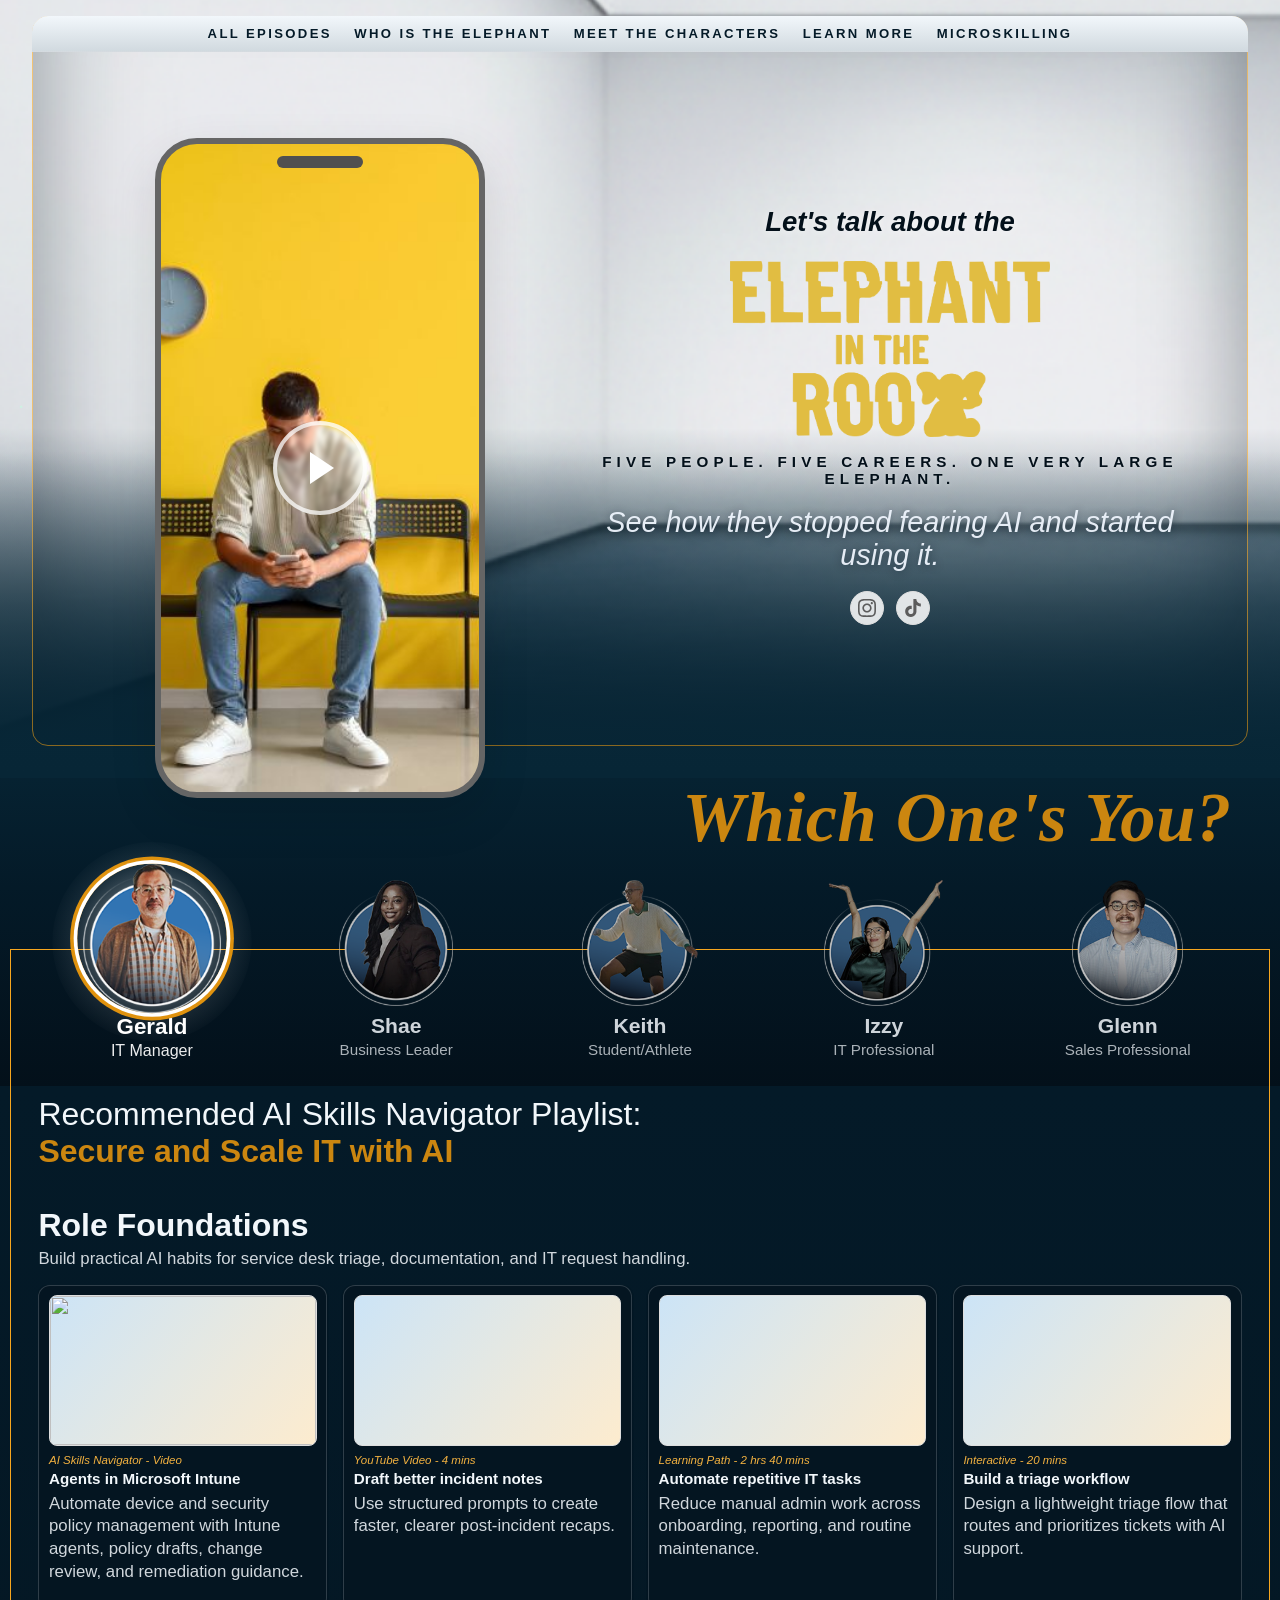
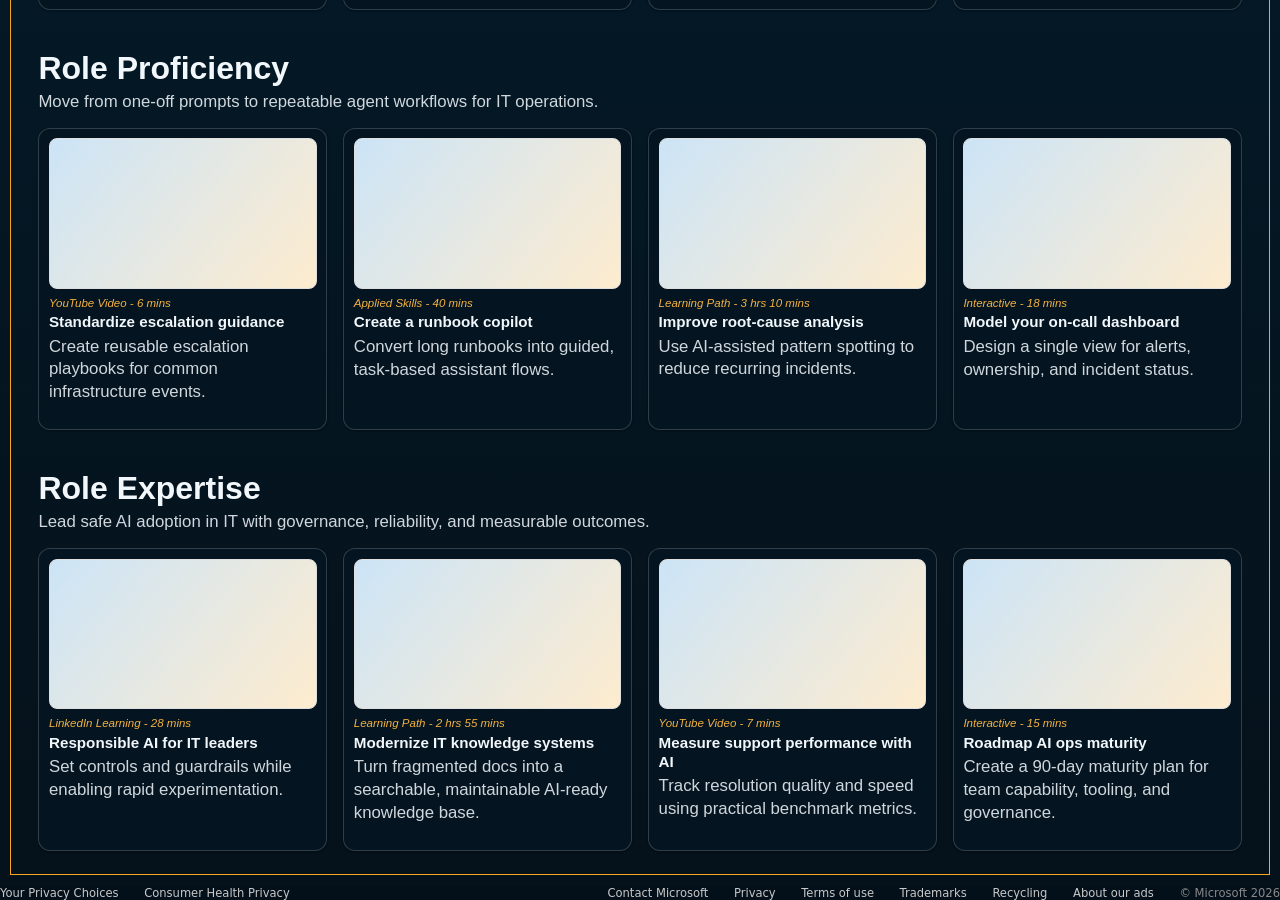
==== commit 58490d3a: "Fix skip nav hidden on load; increase footer side padding Co-authored-by: Copilot <223556219+Copilot" ====
--- a/index.html
+++ b/index.html
@@ -1,10 +1,41 @@
+<!-- Copyright (c) Microsoft Corporation. Licensed under the MIT License. -->
 <!DOCTYPE html>
 <html lang="en">
 <head>
 	<meta charset="UTF-8" />
 	<link rel="icon" type="image/x-icon" href="favicon.ico" />
 	<meta name="viewport" content="width=device-width, initial-scale=1.0" />
-	<title>Let's Talk About the Elephant</title>
+  <meta name="description" content="Elephant In The Room — A Microsoft AI Skills Navigator series. Five people. Five careers. One very large elephant." />
+  <meta property="og:title" content="Elephant In The Room | AI Skills Navigator" />
+  <meta property="og:description" content="Elephant In The Room — A Microsoft AI Skills Navigator series. Five people. Five careers. One very large elephant." />
+  <meta property="og:type" content="website" />
+  <meta property="og:url" content="https://aiskillsnavigator.microsoft.com/eitr/" />
+  <meta name="twitter:card" content="summary_large_image" />
+  <meta name="twitter:site" content="@Microsoft" />
+  <meta property="og:image" content="Images/eitr-logo.png" />
+  <meta name="twitter:image" content="Images/eitr-logo.png" />
+	<title>Elephant In The Room | AI Skills Navigator</title>
+
+  <!-- Microsoft Clarity analytics -->
+  <script type="text/javascript">
+    (function(c,l,a,r,i,t,y){
+      c[a]=c[a]||function(){(c[a].q=c[a].q||[]).push(arguments)};
+      t=l.createElement(r);t.async=1;t.src="https://www.clarity.ms/tag/"+i;
+      y=l.getElementsByTagName(r)[0];y.parentNode.insertBefore(t,y);
+    })(window,document,"clarity","script","ttqwpbrhaw");
+  </script>
+
+  <!-- Microsoft WCP Cookie Consent -->
+  <script src="https://wcpstatic.microsoft.com/mscc/lib/v2/wcp-consent.js"></script>
+  <script>
+    window.onload = function() {
+      if (typeof WcpConsent !== 'undefined') {
+        WcpConsent.init('en-US', 'cookie-banner', function(err, _siteConsent) {
+          if (!err) { window.siteConsent = _siteConsent; }
+        });
+      }
+    };
+  </script>
 	<script>
 		(() => {
 			const param = new URLSearchParams(window.location.search).get("scoutTheme");
@@ -16,8 +47,11 @@
 	<link rel="stylesheet" href="styles.css" />
 </head>
 <body>
-	<main class="page-shell">
-		<header class="top-nav hero-nav">
+  <div id="cookie-banner"></div>
+  <a class="skip-nav" href="#main-content" tabindex="0" style="position:absolute;width:1px;height:1px;padding:0;margin:-1px;overflow:hidden;clip:rect(0,0,0,0);white-space:nowrap;border:0;">Skip to main content</a>
+
+<main id="main-content" class="page-shell">
+		<header class="top-nav hero-nav" role="banner">
 			<div class="menu-left">
 				<button class="nav-hamburger" aria-label="Open menu" aria-expanded="false" aria-controls="main-nav" onclick="var n=document.getElementById('main-nav');var open=n.classList.toggle('open');this.setAttribute('aria-expanded',open);">
 					<span></span><span></span><span></span>
@@ -94,7 +128,7 @@
 
 			<section class="content">
 				<p class="recommend">Recommended AI Skills Navigator Playlist:<br /><strong>Sell Smarter with AI</strong></p>
-				<div id="paths-root"></div>
+				<div id="paths-root" aria-live="polite" aria-atomic="true"></div>
 			</section>
 		</div>
 	</main>
@@ -108,7 +142,7 @@
 							title: "Role Foundations",
 							description: "Build practical AI habits for service desk triage, documentation, and IT request handling.",
 							cards: [
-								{ meta: "Applied Skills - 35 mins", title: "Summarize tickets with Copilot", description: "Turn long issue threads into concise status updates and next-step plans." },
+								{ meta: "AI Skills Navigator - Video", title: "Agents in Microsoft Intune", description: "Automate device and security policy management with Intune agents, policy drafts, change review, and remediation guidance.", href: "https://aiskillsnavigator.microsoft.com/explore/search/video-b31382f2aa0606f35a648957e7b6203b2398a7e28b1e0f45dbfedc8eec042595", thumbnail: "https://i.ytimg.com/vi/V7dlyoXzEE4/hqdefault.jpg" },
 								{ meta: "YouTube Video - 4 mins", title: "Draft better incident notes", description: "Use structured prompts to create faster, clearer post-incident recaps." },
 								{ meta: "Learning Path - 2 hrs 40 mins", title: "Automate repetitive IT tasks", description: "Reduce manual admin work across onboarding, reporting, and routine maintenance." },
 								{ meta: "Interactive - 20 mins", title: "Build a triage workflow", description: "Design a lightweight triage flow that routes and prioritizes tickets with AI support." }
@@ -288,11 +322,24 @@
 
 			function renderCards(cards, container) {
 				cards.forEach((item) => {
-					const card = document.createElement("article");
+					const card = document.createElement(item.href ? "a" : "article");
 					card.className = "card";
+					if (item.href) {
+						card.href = item.href;
+						card.target = "_blank";
+						card.rel = "noopener noreferrer";
+						card.setAttribute("aria-label", `${item.title} on AI Skills Navigator`);
+					}
 
 					const thumb = document.createElement("div");
 					thumb.className = "thumb";
+					if (item.thumbnail) {
+						const image = document.createElement("img");
+						image.src = item.thumbnail;
+						image.alt = "";
+						image.loading = "lazy";
+						thumb.appendChild(image);
+					}
 					card.appendChild(thumb);
 
 					const meta = document.createElement("em");
@@ -369,5 +416,22 @@
 			setActivePersona("gerald");
 		})();
 	</script>
+  <footer class="ms-footer" role="contentinfo" aria-label="Microsoft footer">
+    <nav style="display:flex;flex-direction:row;justify-content:space-between;align-items:center;flex-wrap:wrap;gap:0.5rem;font-size:0.72rem;font-family:'Segoe UI',system-ui,sans-serif;">
+      <div style="display:flex;align-items:center;gap:1.6rem;flex-wrap:wrap;">
+        <a href="https://privacy.microsoft.com/en-us/privacystatement" target="_blank" rel="noopener" style="color:#c8c8c8;text-decoration:none;white-space:nowrap;">Your Privacy Choices</a>
+        <a href="https://go.microsoft.com/fwlink/?LinkId=521839" target="_blank" rel="noopener" style="color:#c8c8c8;text-decoration:none;white-space:nowrap;">Consumer Health Privacy</a>
+      </div>
+      <div style="display:flex;align-items:center;gap:1.6rem;flex-wrap:wrap;">
+        <a href="https://support.microsoft.com/contactus" target="_blank" rel="noopener" style="color:#c8c8c8;text-decoration:none;white-space:nowrap;">Contact Microsoft</a>
+        <a href="https://privacy.microsoft.com/en-us/privacystatement" target="_blank" rel="noopener" style="color:#c8c8c8;text-decoration:none;white-space:nowrap;">Privacy</a>
+        <a href="https://go.microsoft.com/fwlink/?LinkID=206977" target="_blank" rel="noopener" style="color:#c8c8c8;text-decoration:none;white-space:nowrap;">Terms of use</a>
+        <a href="https://www.microsoft.com/trademarks" target="_blank" rel="noopener" style="color:#c8c8c8;text-decoration:none;white-space:nowrap;">Trademarks</a>
+        <a href="https://www.microsoft.com/en-us/legal/compliance/recycling" target="_blank" rel="noopener" style="color:#c8c8c8;text-decoration:none;white-space:nowrap;">Recycling</a>
+        <a href="https://go.microsoft.com/fwlink/?LinkId=248395" target="_blank" rel="noopener" style="color:#c8c8c8;text-decoration:none;white-space:nowrap;">About our ads</a>
+        <span style="color:#888;white-space:nowrap;">&copy; Microsoft <script>document.write(new Date().getFullYear())</script></span>
+      </div>
+    </nav>
+  </footer>
 </body>
 </html>
--- a/styles.css
+++ b/styles.css
@@ -1,3 +1,4 @@
+/* Copyright (c) Microsoft Corporation. Licensed under the MIT License. */
 :root {
   color-scheme: light;
   --hero-bg-focus-x: 50%;
@@ -108,7 +109,14 @@
   top: 1rem;
   height: 36px;
   padding: 0 0.9rem;
-  background: transparent;
+  z-index: 7;
+  border-radius: 16px 16px 0 0;
+  background: linear-gradient(
+    180deg,
+    var(--cp-ocean-text),
+    color-mix(in srgb, var(--cp-ocean-text) 86%, var(--cp-ocean-soft) 14%)
+  );
+  border-bottom: 1px solid color-mix(in srgb, var(--cp-ocean-deep) 12%, transparent);
 }
 
 .menu-left,
@@ -144,13 +152,17 @@
 .nav-links {
   flex: 1;
   justify-content: center;
-  flex-wrap: wrap;
+  flex-wrap: nowrap;
   font-size: 0.82rem;
   letter-spacing: 0.18em;
   text-transform: uppercase;
   color: rgba(242, 247, 251, 0.75);
   font-weight: 600;
   gap: 1.4rem;
+}
+
+.nav-links a {
+  white-space: nowrap;
 }
 
 .nav-links a:hover {
@@ -207,20 +219,21 @@
 }
 
 .hero-pane-strip {
+  display: none;
+}
+
+.hero::after {
+  content: "";
   position: absolute;
   left: 2rem;
   right: 2rem;
   top: 1rem;
-  height: 36px;
-  border-radius: 16px 16px 0 0;
-  background: linear-gradient(180deg, rgba(255, 255, 255, 0.82), rgba(255, 255, 255, 0.62));
-  border-bottom: 1px solid rgba(36, 36, 36, 0.12);
-  z-index: 6;
+  bottom: 2rem;
+  border: 1px solid color-mix(in srgb, var(--cp-warning) 72%, transparent);
+  border-radius: 16px;
+  opacity: 0.74;
   pointer-events: none;
-}
-
-.hero::after {
-  display: none;
+  z-index: 2;
 }
 
 .hero::before {
@@ -321,12 +334,12 @@
   font-size: 1.72rem;
   color: var(--cp-ocean-deep);
   font-style: italic;
-  font-weight: 600;
+  font-weight: 700;
   width: auto;
   max-width: min(560px, 96%);
   text-align: center;
   display: block;
-  text-shadow: 0 1px 6px rgba(255,255,255,0.5);
+  text-shadow: 0 1px 8px rgba(255,255,255,0.8), 0 0 24px rgba(255,255,255,0.5);
 }
 
 .display {
@@ -602,7 +615,7 @@
 .path p {
   margin: 0.3rem 0 1rem;
   color: color-mix(in srgb, var(--cp-ocean-text) 86%, transparent);
-  font-size: 1.4rem;
+  font-size: 1.05rem;
 }
 
 .card-grid {
@@ -614,12 +627,25 @@
 }
 
 .card {
+  display: block;
   min-height: auto;
   border-radius: 12px;
-  border: 1px solid var(--cp-border);
-  background: var(--cp-surface);
+  border: 1px solid color-mix(in srgb, var(--cp-ocean-text) 18%, transparent);
+  background: color-mix(in srgb, var(--cp-ocean-deep) 76%, var(--cp-ocean-soft) 24%);
   padding: 0.6rem;
-  box-shadow: 0 0 2px rgba(0,0,0,0.12), 0 1px 2px rgba(0,0,0,0.14);
+  box-shadow: 0 0 2px rgba(0,0,0,0.22), 0 1px 2px rgba(0,0,0,0.2);
+}
+
+a.card {
+  color: inherit;
+  text-decoration: none;
+  transition: border-color 160ms ease, transform 160ms ease;
+}
+
+a.card:hover,
+a.card:focus-visible {
+  border-color: color-mix(in srgb, var(--cp-warning) 70%, transparent);
+  transform: translateY(-2px);
 }
 
 .thumb {
@@ -629,18 +655,26 @@
   border: 1px solid var(--cp-border);
   background:
     linear-gradient(130deg, color-mix(in srgb, var(--cp-link) 20%, var(--cp-surface) 80%), color-mix(in srgb, var(--cp-warning) 20%, var(--cp-surface) 80%));
+  overflow: hidden;
+}
+
+.thumb img {
+  display: block;
+  width: 100%;
+  height: 100%;
+  object-fit: cover;
 }
 
 .card em {
   display: block;
   margin-top: 0.5rem;
   font-size: 0.72rem;
-  color: var(--cp-text-muted);
+  color: color-mix(in srgb, var(--cp-warning) 78%, var(--cp-ocean-text) 22%);
 }
 
 .card-title {
   margin: 0.2rem 0 0;
-  color: var(--cp-text);
+  color: var(--cp-ocean-text);
   font-size: 0.95rem;
   line-height: 1.25;
   font-weight: 600;
@@ -648,7 +682,7 @@
 
 .card-desc {
   margin: 0.25rem 0 0;
-  color: var(--cp-text-soft);
+  color: color-mix(in srgb, var(--cp-ocean-text) 78%, transparent);
   line-height: 1.35;
   font-size: 0.82rem;
 }
@@ -668,19 +702,15 @@
     bottom: 0.95rem;
   }
 
-  .hero-pane-strip {
+  .top-nav.hero-nav {
     left: 0.8rem;
     right: 0.8rem;
     top: 0.8rem;
   }
 
-  .top-nav {
+  .hero::after {
     left: 0.8rem;
     right: 0.8rem;
-    top: 0.8rem;
-  }
-
-  .hero::after {
     top: 1.2rem;
     bottom: 0.9rem;
   }
@@ -741,6 +771,66 @@
 }
 
 @media (max-width: 900px) {
+  .top-nav {
+    padding: 0 1rem;
+    height: 48px;
+  }
+
+  .top-nav.hero-nav {
+    height: 48px;
+  }
+
+  .nav-links {
+    display: none;
+    position: absolute;
+    top: 48px;
+    left: 0;
+    right: 0;
+    flex-direction: column;
+    background: var(--cp-ocean-deep);
+    padding: 0.75rem 1.2rem 1rem;
+    gap: 0.6rem;
+    z-index: 100;
+    border-top: 1px solid rgba(255,255,255,0.1);
+  }
+
+  .nav-links.open {
+    display: flex;
+  }
+
+  .nav-links a {
+    font-size: 0.9rem;
+    letter-spacing: 0.06em;
+    color: rgba(242,247,251,0.85);
+    padding: 0.35rem 0;
+    border-bottom: 1px solid rgba(255,255,255,0.07);
+    white-space: nowrap;
+  }
+
+  .nav-links a:last-child { border-bottom: none; }
+
+  .nav-hamburger {
+    display: flex;
+    flex-direction: column;
+    justify-content: center;
+    gap: 5px;
+    width: 32px;
+    height: 32px;
+    cursor: pointer;
+    background: none;
+    border: none;
+    padding: 0;
+  }
+
+  .nav-hamburger span {
+    display: block;
+    height: 2px;
+    width: 22px;
+    background: var(--cp-ocean-mid);
+    border-radius: 2px;
+    transition: all 180ms;
+  }
+
   .kicker {
     color: #ffffff;
     text-shadow: 0 1px 6px rgba(0,0,0,0.4);
@@ -825,13 +915,6 @@
     left: 0.55rem;
     right: 0.55rem;
     top: 0.55rem;
-  }
-
-  .hero-pane-strip {
-    left: 0.55rem;
-    right: 0.55rem;
-    top: 0.55rem;
-    height: 32px;
   }
 
   .top-nav {
@@ -1024,3 +1107,89 @@
     grid-template-columns: repeat(4, minmax(210px, 1fr));
   }
 }
+
+ Microsoft  */Compliance Footer /* 
+.ms-footer {
+  background: #171717;
+  color: #c8c8c8;
+  font-family: "Segoe UI", system-ui, sans-serif;
+  font-size: 0.72rem;
+  padding: 1rem 4rem;
+  margin-top: 4rem;
+  border-top: 1px solid #303030;
+}
+@media (max-width: 760px) {
+  .ms-footer { padding: 1.2rem 1.5rem; margin-top: 2rem; }
+  .ms-footer nav { flex-direction: column !important; align-items: flex-start !important; gap: 1rem !important; }
+}
+
+ WCAG 2.1  */AA Accessibility /* 
+
+/* Skip navigation link */
+.skip-nav {
+  position: absolute;
+  width: 1px;
+  height: 1px;
+  padding: 0;
+  margin: -1px;
+  overflow: hidden;
+  clip: rect(0,0,0,0);
+  white-space: nowrap;
+  border: 0;
+}
+.skip-nav:focus {
+  position: fixed;
+  top: 1rem;
+  left: 1rem;
+  width: auto;
+  height: auto;
+  padding: 0.75rem 1.25rem;
+  margin: 0;
+  overflow: visible;
+  clip: auto;
+  white-space: normal;
+  z-index: 9999;
+  background: #fff;
+  color: #000;
+  font-size: 0.9rem;
+  font-weight: 600;
+  border-radius: 8px;
+  text-decoration: none;
+  border: 2px solid #000;
+  box-shadow: 0 4px 12px rgba(0,0,0,0.3);
+}
+
+/* Focus visible styles for keyboard nav */
+a:focus-visible,
+button:focus-visible,
+[role="button"]:focus-visible,
+[tabindex]:focus-visible {
+  outline: 3px solid #0078d4;
+  outline-offset: 3px;
+  border-radius: 4px;
+}
+
+/* Character cards focus */
+.character:focus-visible {
+  outline: 3px solid #0078d4;
+  outline-offset: 6px;
+  border-radius: 50%;
+}
+
+/* Ensure inactive persona text meets contrast on dark bg */
+.character:not(.active):not(.is-active) .character-name {
+  color: rgba(242, 247, 251, 0.85);
+}
+.character:not(.active):not(.is-active) .character-role {
+  color: rgba(242, 247, 251, 0.70);
+}
+
+/* Fix card meta text contrast (#5c5c5c is  boost to #595959 min) */borderline 
+.card em {
+  color: #595959;
+}
+
+/* Hero kicker contrast over photo background */
+.kicker {
+  text-shadow: 0 1px 8px rgba(255,255,255,0.6), 0 0 20px rgba(255,255,255,0.3);
+}
